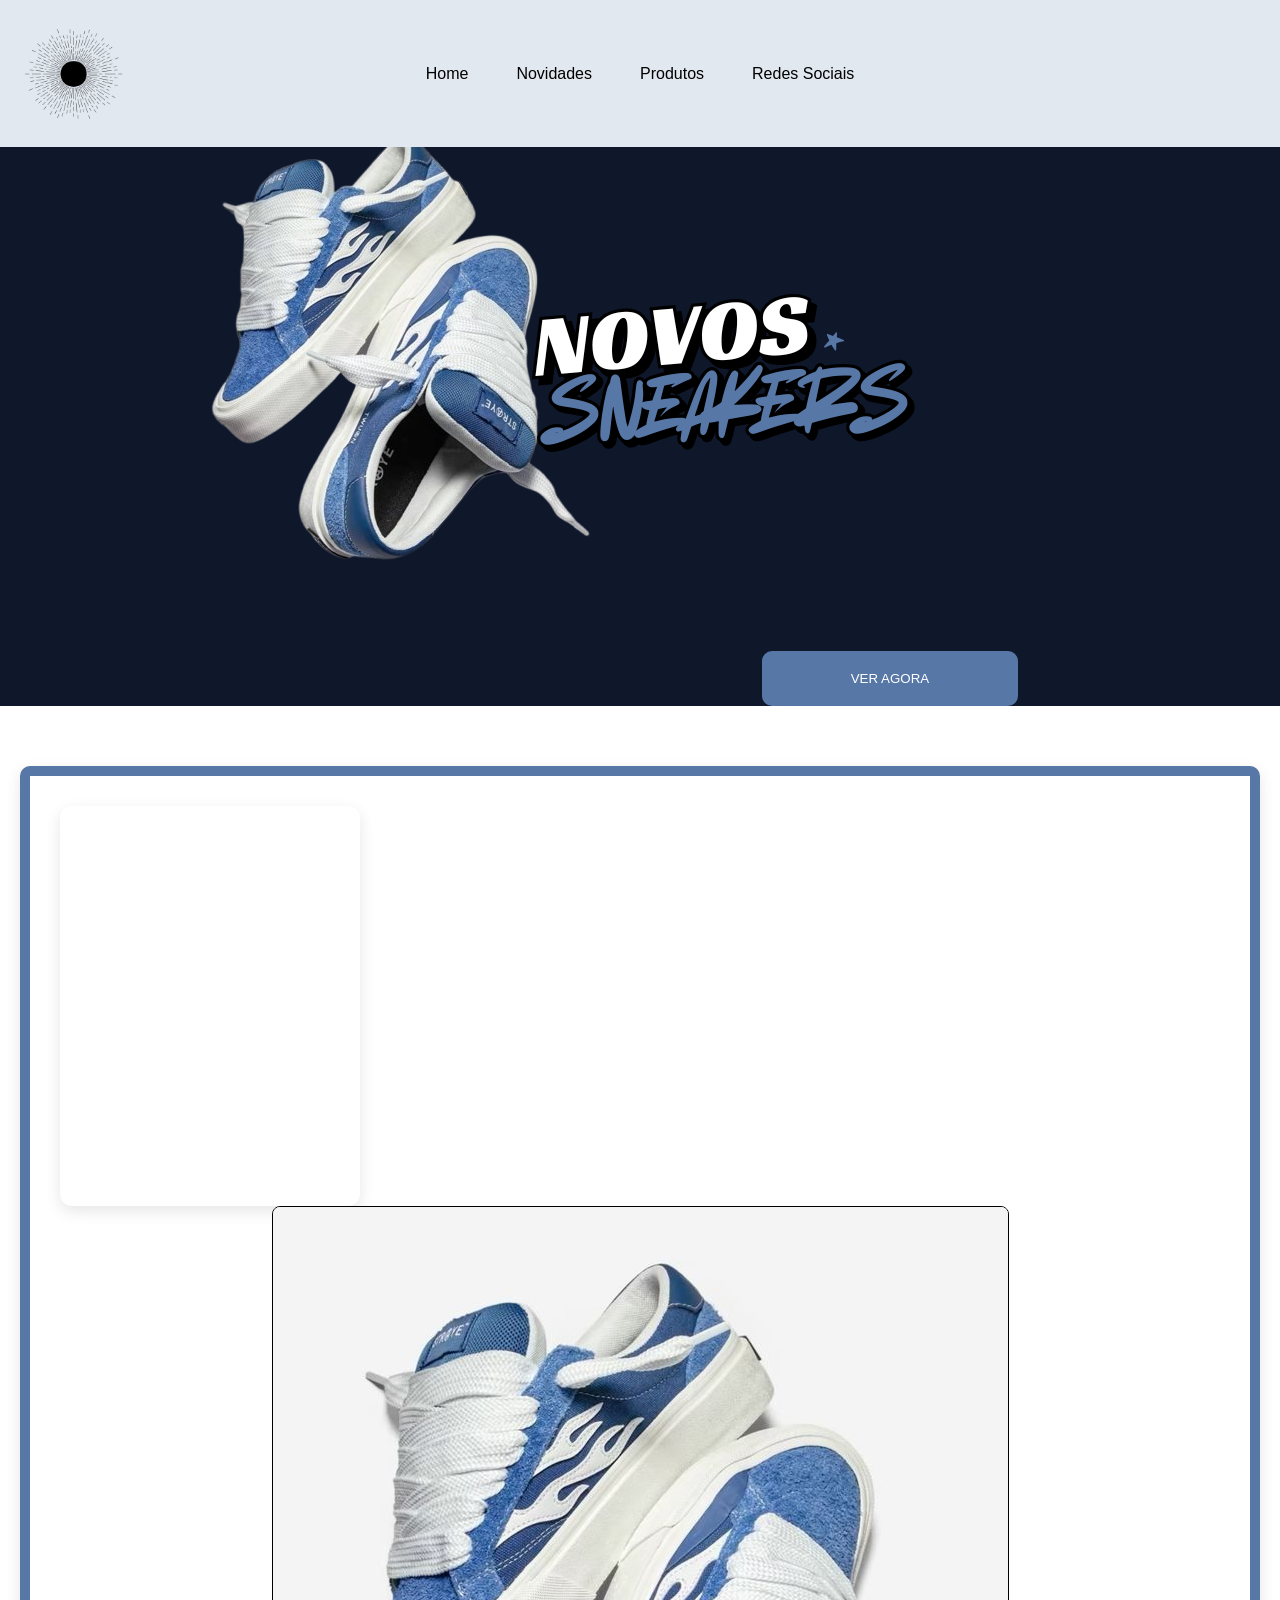
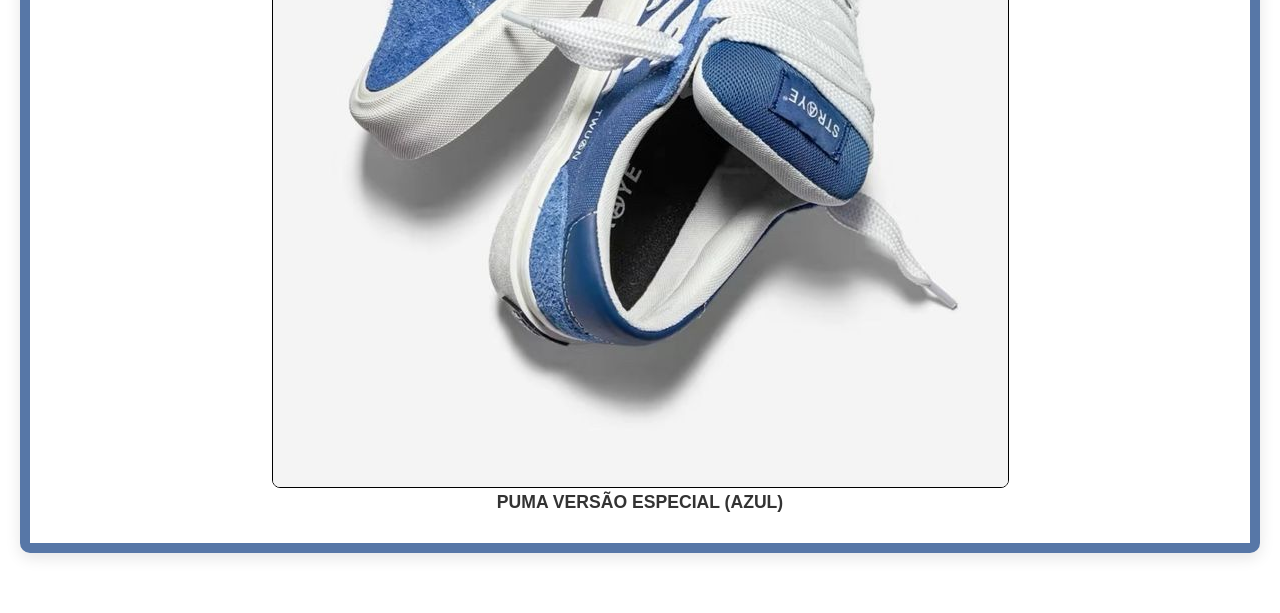
==== index.html @ 61a93279 "primeira versão" ====
<!DOCTYPE html>
<html lang="pt-br">

<head>
    <meta charset="UTF-8">
    <meta name="viewport" content="width=device-width, initial-scale=1.0">
    <title>RaiozStreet</title>
    <link rel="stylesheet" href="style.css">
</head>

<body>
    <!--BARRA DE NAVEGAÇÃO-->
    <nav class="navegacao">

        <img class="logo" src="img/2.png" alt="Logo Sol RaiozStreet">

        <ul class="menu">
            <li>
                <a class="menu-link" href="#home">Home</a>
            </li>
            <li>
                <a class="menu-link" href="#novidades">Novidades</a>
            </li>
            <li>
                <a class="menu-link" href="#produtos">Produtos</a>
            </li>
            <li>
                <a class="menu-link" href="#redessociais">Redes Sociais</a>
            </li>
        </ul>
    </nav>
    <!--CONTAINER NOVIDADE-->

    <section id="home" class="novidade">

        <div class="tns-novidade">
            <img src="img/tns sf.png" alt="">
        </div>

        <div>
            <img class="logo-novidade" src="img/novos sneakers.png" alt="">
        </div>

        <button class="btn-novidade">VER AGORA</button>
    </section>

    <!--PRODUTOS NOVIDADE-->

    <div id="novidades" class="cards-novidade">
        <div class="card-novidade">
            <div class="retangulo"></div>
                <img src="img/produtos/tns/download (1).jfif" alt="">
                <h2>PUMA VERSÃO ESPECIAL (AZUL)</h2>
        </div>
    </div>
</body>

</html>
---- style.css ----
* {
    margin: 0;
    padding: 0;
    box-sizing: border-box;
}

html {
    scroll-behavior: smooth;
    font-family: Arial, Helvetica, sans-serif;
}

body {
    padding-top: 100px;
}

:root {
    --primaria: #5777a7;
    --secundaria: #364c6e;
    --escuro: #0f172a;
    --calro: #e2e8f0;
    --vidro: rgba(255, 255, 255, 0.1);
}

/* NAVEGAÇÃO */

.navegacao {
    background: var(--calro);
    display: flex;
    align-items: center;
    justify-content: flex-start;
    position: fixed;
    top: 0;
    width: 100%;
    z-index: 100;
    padding: 1.5rem;
}

.logo {
    width: 100px;
}

.menu {
    display: flex;
    list-style: none;
    gap: 3rem;
    position: absolute;
    left: 50%;
    transform: translateX(-50%);
}

.menu-link {
    text-decoration: none;
    color: black;
    font-weight: 520;
    position: relative;
    padding: 0.5rem 0;
}
/* SESSÃO DE NOVIDADE*/

.novidade {
    display: flex;
    background: var(--escuro);
    flex-wrap: wrap;
    align-items: center;
    justify-content: center;
}

.logo-novidade{
    margin-left: -90px;
}

.tns-novidade{
    margin-left: -200px;
}
.btn-novidade {
    margin-left: 500px;
    background: var(--primaria);
    color: white;
    font-weight: 600px;
    width: 20%;
    padding: 20px;
    border: none;
    border-radius: 10px;
    cursor: pointer;
    transition: all 0.5 ease;
}

.btn-novidade:hover {
    transform: translateY(-4px);
    box-shadow: 0 5px 15px rgba(79, 70, 299, 0.4);
}

/* PRODUTOS NOVIDADE */

.cards-novidade {
    display: grid;
    grid-template-columns: repeat(auto-fit, minmax(280px, 1fr));
    gap: 30px;
    padding: 60px 20px;
}

.card-novidade {
    border: 10px solid var(--primaria);
    border-radius: 10px;
    box-shadow: 0 5px 15px rgba(0, 0, 0, 0.1);
    padding: 20px;
    text-align: center;
    transition: transform 0.3s, box-shadow 0.3s;
}

.retangulo {
    width: 300px;
    height: 400px;
    background: white;
    border-radius: 12px;
    box-shadow: 0 5px 15px rgba(0, 0, 0, 0.1);
    display: flex;
    flex-direction: column;
    align-items: center;
    justify-content: start;
    padding: 20px;
    text-align: center;
}

.card-novidade img {
    border: 1.5px solid black;
    border-radius: 8px;
    cursor: pointer;
}

.card-novidade h2 {
    font-size: 1.1rem;
    color: #333;
}



.card-novidade {
    background: white; /* fundo branco de cada card */
    border-radius: 10px;
    box-shadow: 0 5px 15px rgba(0, 0, 0, 0.1);
    padding: 30px;
    transition: transform 0.3s, box-shadow 0.3s;
    
}

/* ANIMAÇÃO DA BARRA DE NAVEGAÇÃO*/

.menu-link::after{
    content: '';
    height: 2px;
    width: 0;
    position: absolute;
    bottom: 0;
    left: 0;
    background: linear-gradient(90deg, var(--primaria), var(--secundaria));
    transition: width 0.5s ease;
}

.menu-link:hover::after {
    width: 100%;
}
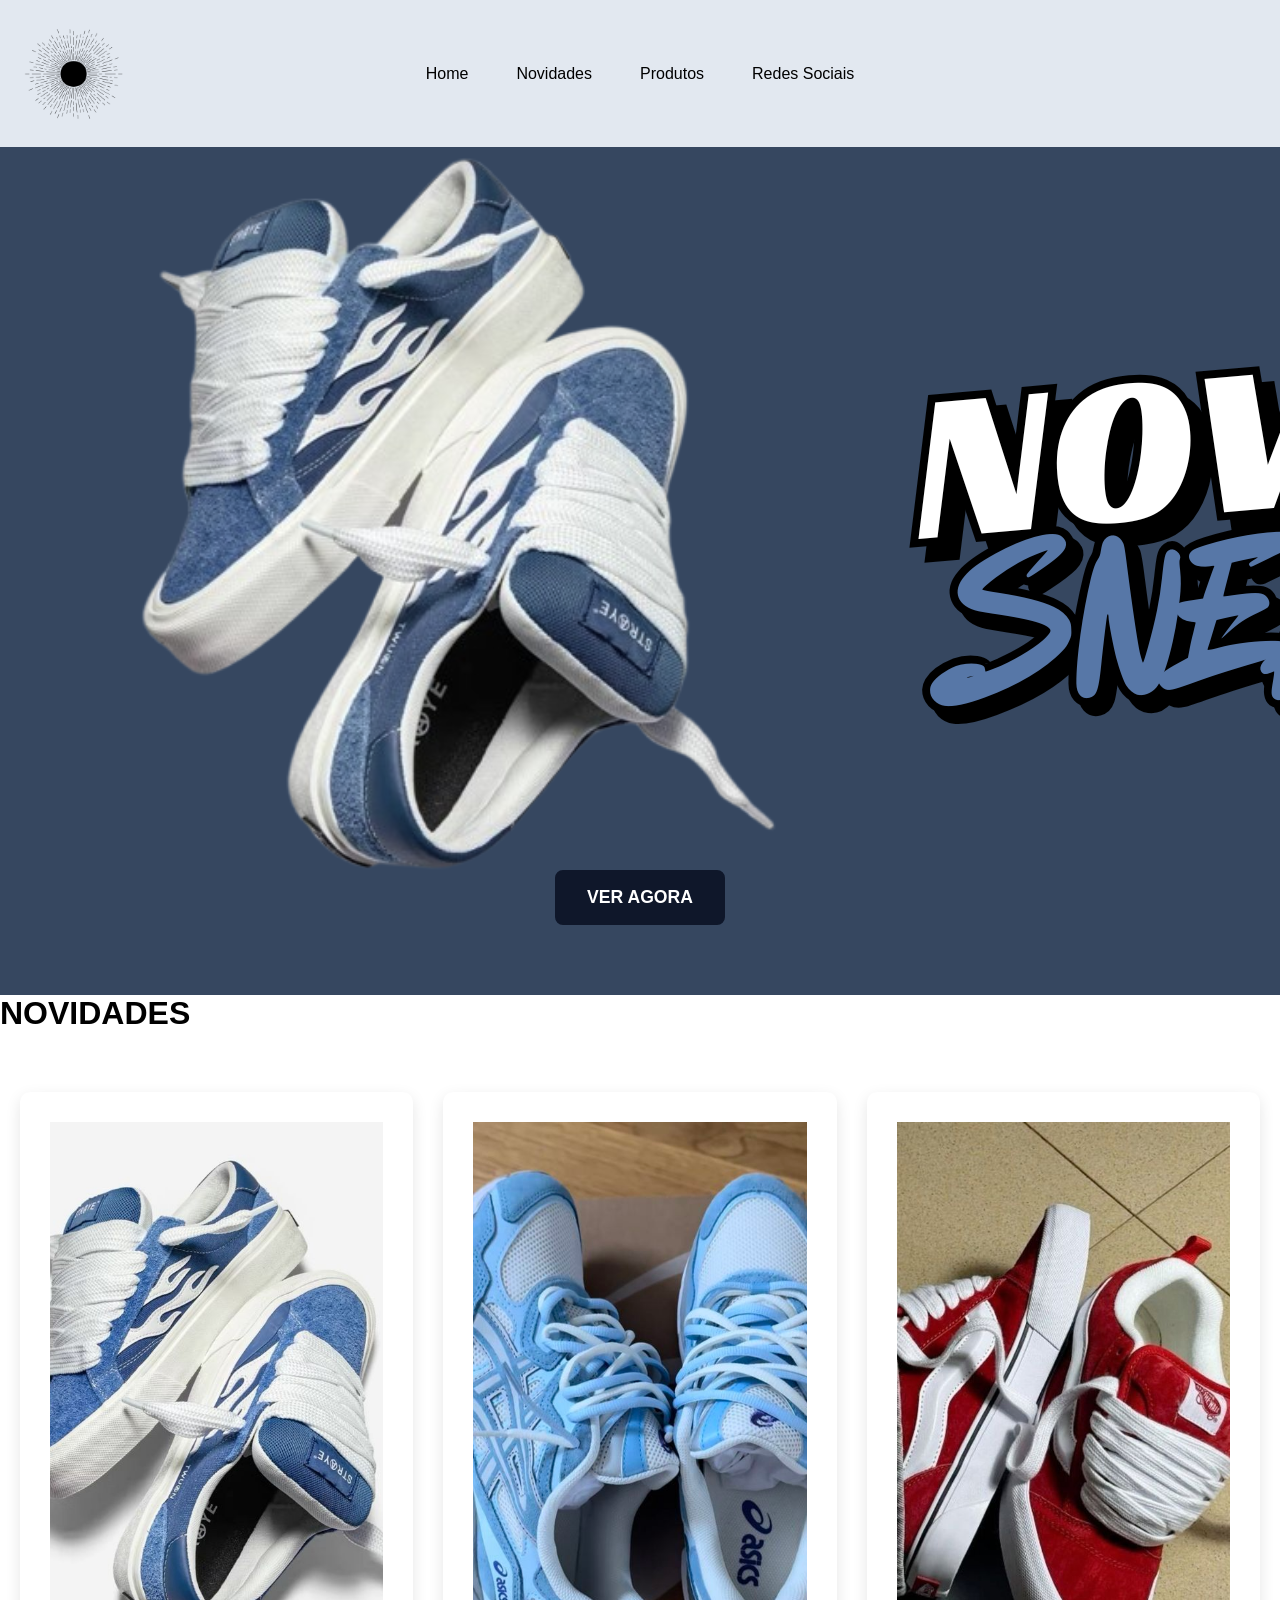
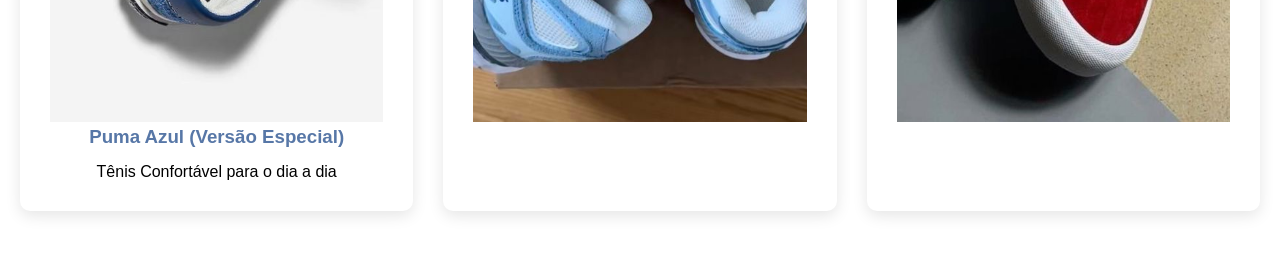
==== commit 0f62ba40: "arrumando as novidades" ====
--- a/index.html
+++ b/index.html
@@ -31,28 +31,42 @@
     </nav>
     <!--CONTAINER NOVIDADE-->
 
-    <section id="home" class="novidade">
 
-        <div class="tns-novidade">
-            <img src="img/tns sf.png" alt="">
+    <section id="home" class="hero-section">
+        <div class="hero-content">
+
+            <a href="#novidades" class="hero-btn-primary">
+                VER AGORA
+            </a>
         </div>
-
-        <div>
-            <img class="logo-novidade" src="img/novos sneakers.png" alt="">
-        </div>
-
-        <button class="btn-novidade">VER AGORA</button>
     </section>
 
     <!--PRODUTOS NOVIDADE-->
 
-    <div id="novidades" class="cards-novidade">
-        <div class="card-novidade">
-            <div class="retangulo"></div>
+      <div id="novidades" class="container">
+        <h1>NOVIDADES</h1>
+        <div class="cards">
+            <div class="card">
                 <img src="img/produtos/tns/download (1).jfif" alt="">
-                <h2>PUMA VERSÃO ESPECIAL (AZUL)</h2>
+                <h3>Puma Azul (Versão Especial)</h3>
+                <p>Tênis Confortável para o dia a dia</p>
+            </div>
+
+            <div class="card">
+                <img src="img/produtos/tns/download.jfif" alt="">
+                <h3></h3>
+                <p></p>
+            </div>
+
+            <div class="card">
+                <img src="img/produtos/tns/⋆_ ୨୧˚⋆.jfif" alt="">
+                <h3></h3>
+                <p></p>
+            </div>
         </div>
     </div>
+
+
 </body>
 
 </html>
--- a/style.css
+++ b/style.css
@@ -57,91 +57,91 @@
 }
 /* SESSÃO DE NOVIDADE*/
 
-.novidade {
+.hero-section {
+    background-image: url(img/thumb-novos.png);
+    min-height: calc(100vh - 70px);
+    width: 100%;
     display: flex;
-    background: var(--escuro);
-    flex-wrap: wrap;
+    justify-content: center;
     align-items: center;
-    justify-content: center;
+    text-align: center;
+    padding: 60px 20px;
 }
 
-.logo-novidade{
-    margin-left: -90px;
+.hero-content {
+    max-width: 800px;
+    margin-top: 700px;
 }
 
-.tns-novidade{
-    margin-left: -200px;
-}
-.btn-novidade {
-    margin-left: 500px;
-    background: var(--primaria);
+.hero-content a {
     color: white;
-    font-weight: 600px;
-    width: 20%;
-    padding: 20px;
-    border: none;
-    border-radius: 10px;
-    cursor: pointer;
-    transition: all 0.5 ease;
+    display: inline-block;
+    text-decoration: none;
+    font-weight: 700;
+    padding: 15px 30px;
+    border-radius: 8px;
+    margin: 10px;
+    transition: background-color 0.3s ease, color 0.3s ease;
 }
 
-.btn-novidade:hover {
-    transform: translateY(-4px);
-    box-shadow: 0 5px 15px rgba(79, 70, 299, 0.4);
+.hero-btn-primary {
+    background-color: var(--escuro);
+    color: var(--azul-principal);
+    border: 2px solid var(--escuro);
+    font-size: 1.1rem;
+}
+
+.hero-btn-primary:hover {
+    background-color: var(--primaria);
+    border-color: var(--primaria);
 }
 
 /* PRODUTOS NOVIDADE */
 
-.cards-novidade {
+.cards {
     display: grid;
     grid-template-columns: repeat(auto-fit, minmax(280px, 1fr));
     gap: 30px;
     padding: 60px 20px;
 }
 
-.card-novidade {
-    border: 10px solid var(--primaria);
-    border-radius: 10px;
-    box-shadow: 0 5px 15px rgba(0, 0, 0, 0.1);
-    padding: 20px;
-    text-align: center;
-    transition: transform 0.3s, box-shadow 0.3s;
-}
-
-.retangulo {
-    width: 300px;
-    height: 400px;
+.card {
+    cursor: pointer;
     background: white;
-    border-radius: 12px;
-    box-shadow: 0 5px 15px rgba(0, 0, 0, 0.1);
-    display: flex;
-    flex-direction: column;
-    align-items: center;
-    justify-content: start;
-    padding: 20px;
-    text-align: center;
-}
-
-.card-novidade img {
-    border: 1.5px solid black;
-    border-radius: 8px;
-    cursor: pointer;
-}
-
-.card-novidade h2 {
-    font-size: 1.1rem;
-    color: #333;
-}
-
-
-
-.card-novidade {
-    background: white; /* fundo branco de cada card */
     border-radius: 10px;
     box-shadow: 0 5px 15px rgba(0, 0, 0, 0.1);
     padding: 30px;
     transition: transform 0.3s, box-shadow 0.3s;
-    
+}
+
+.card img{
+    width: 100%;
+    height: 600px;
+    object-fit: cover;
+}
+
+.card:hover {
+    transform: translateY(-10px);
+    box-shadow: 0 15px 30px rgba(0, 0, 0, 0.2);
+}
+
+.card h3 {
+    color: var(--primaria);
+    margin-bottom: 15px;
+    text-align: center;
+}
+
+.card p {
+    text-align: center;
+}
+
+/* Footer */
+footer {
+    background: #2c3e50;
+    color: white;
+    text-align: center;
+    padding: 30px 20px;
+    margin-top: 60px;
 }
 
 /* ANIMAÇÃO DA BARRA DE NAVEGAÇÃO*/
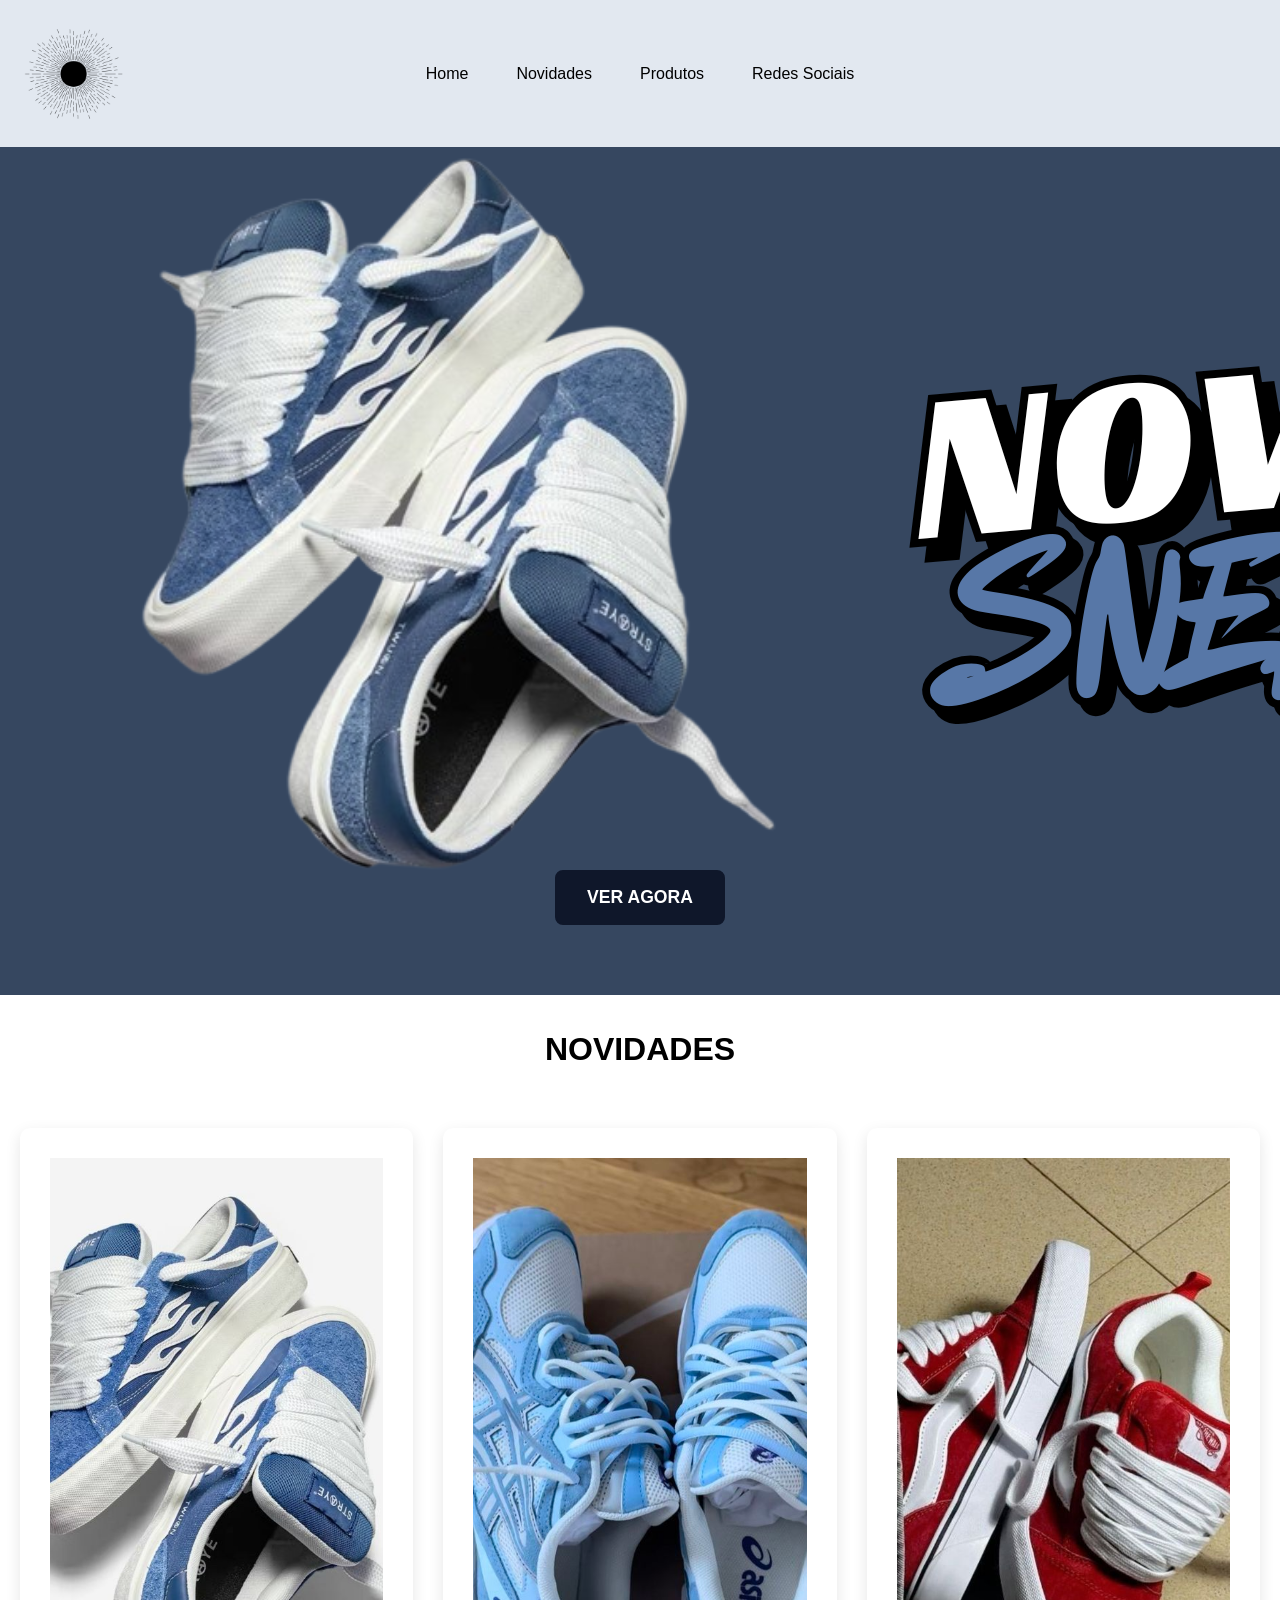
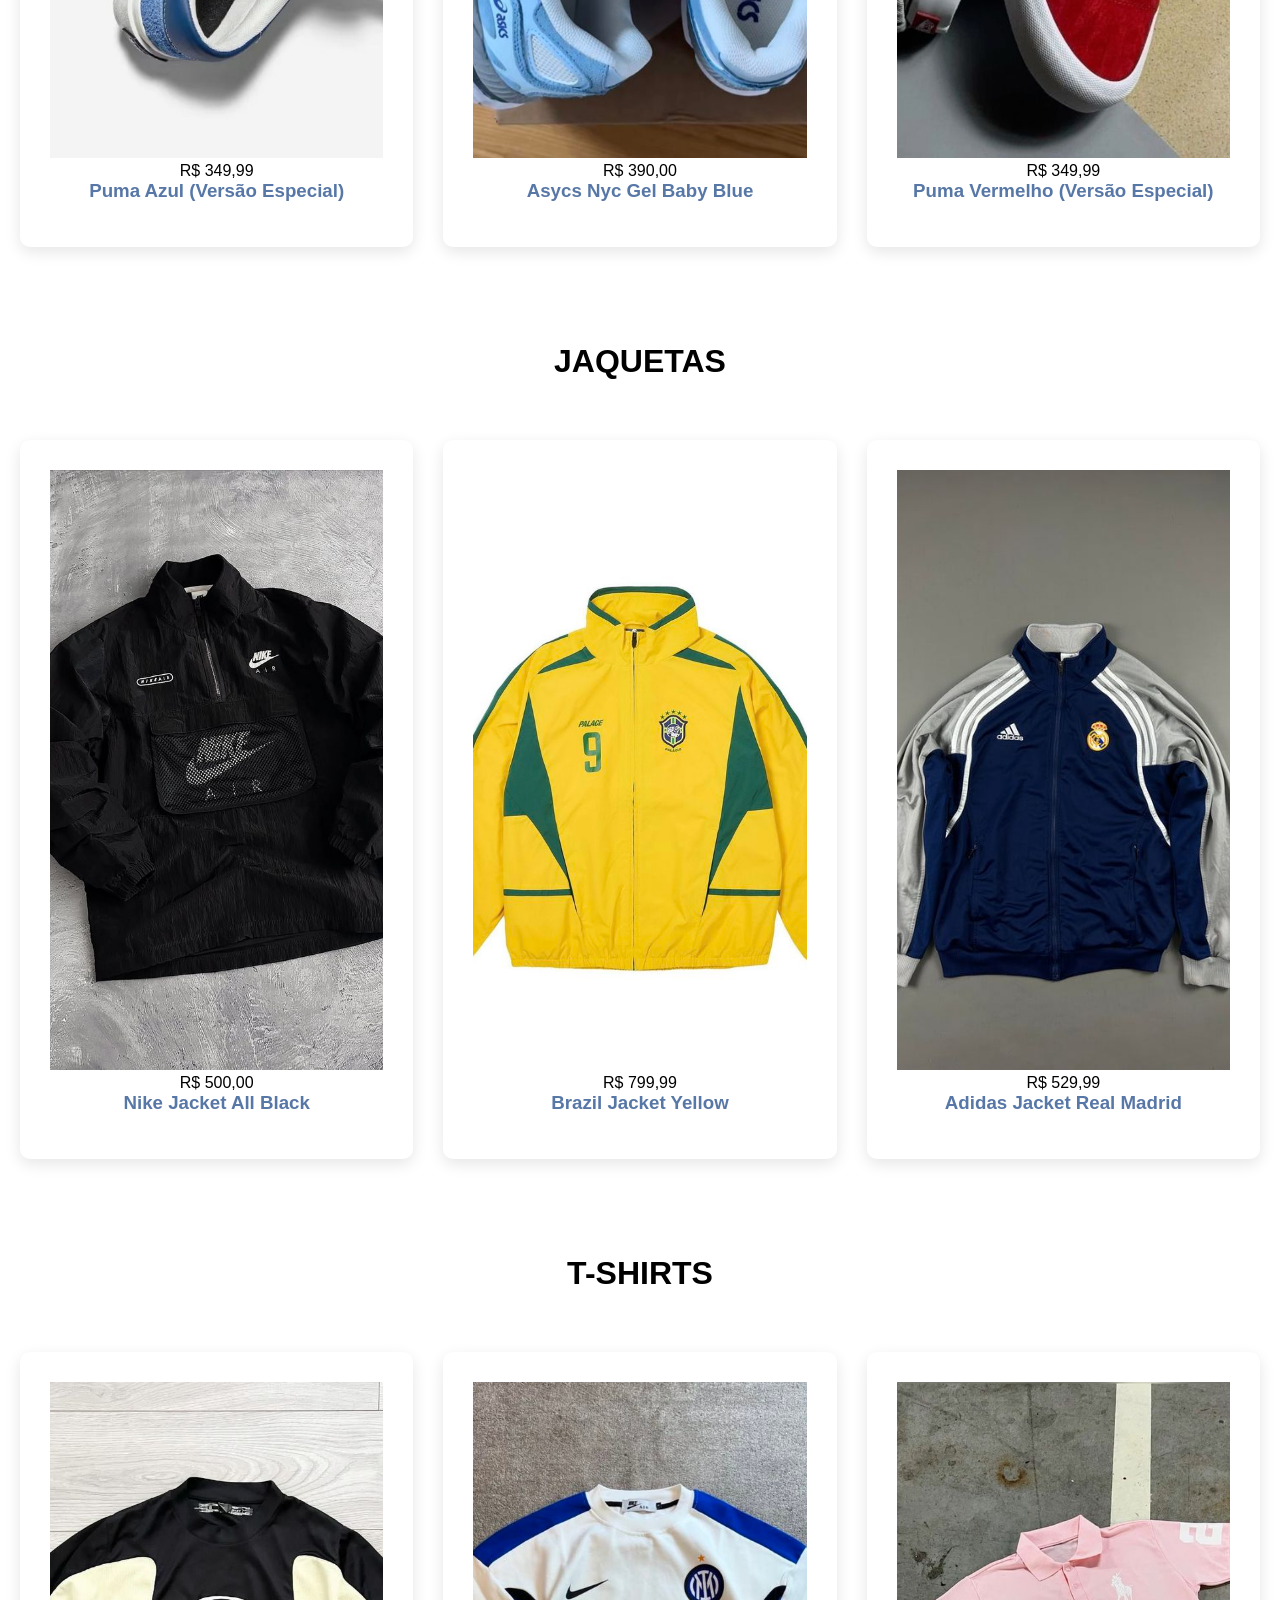
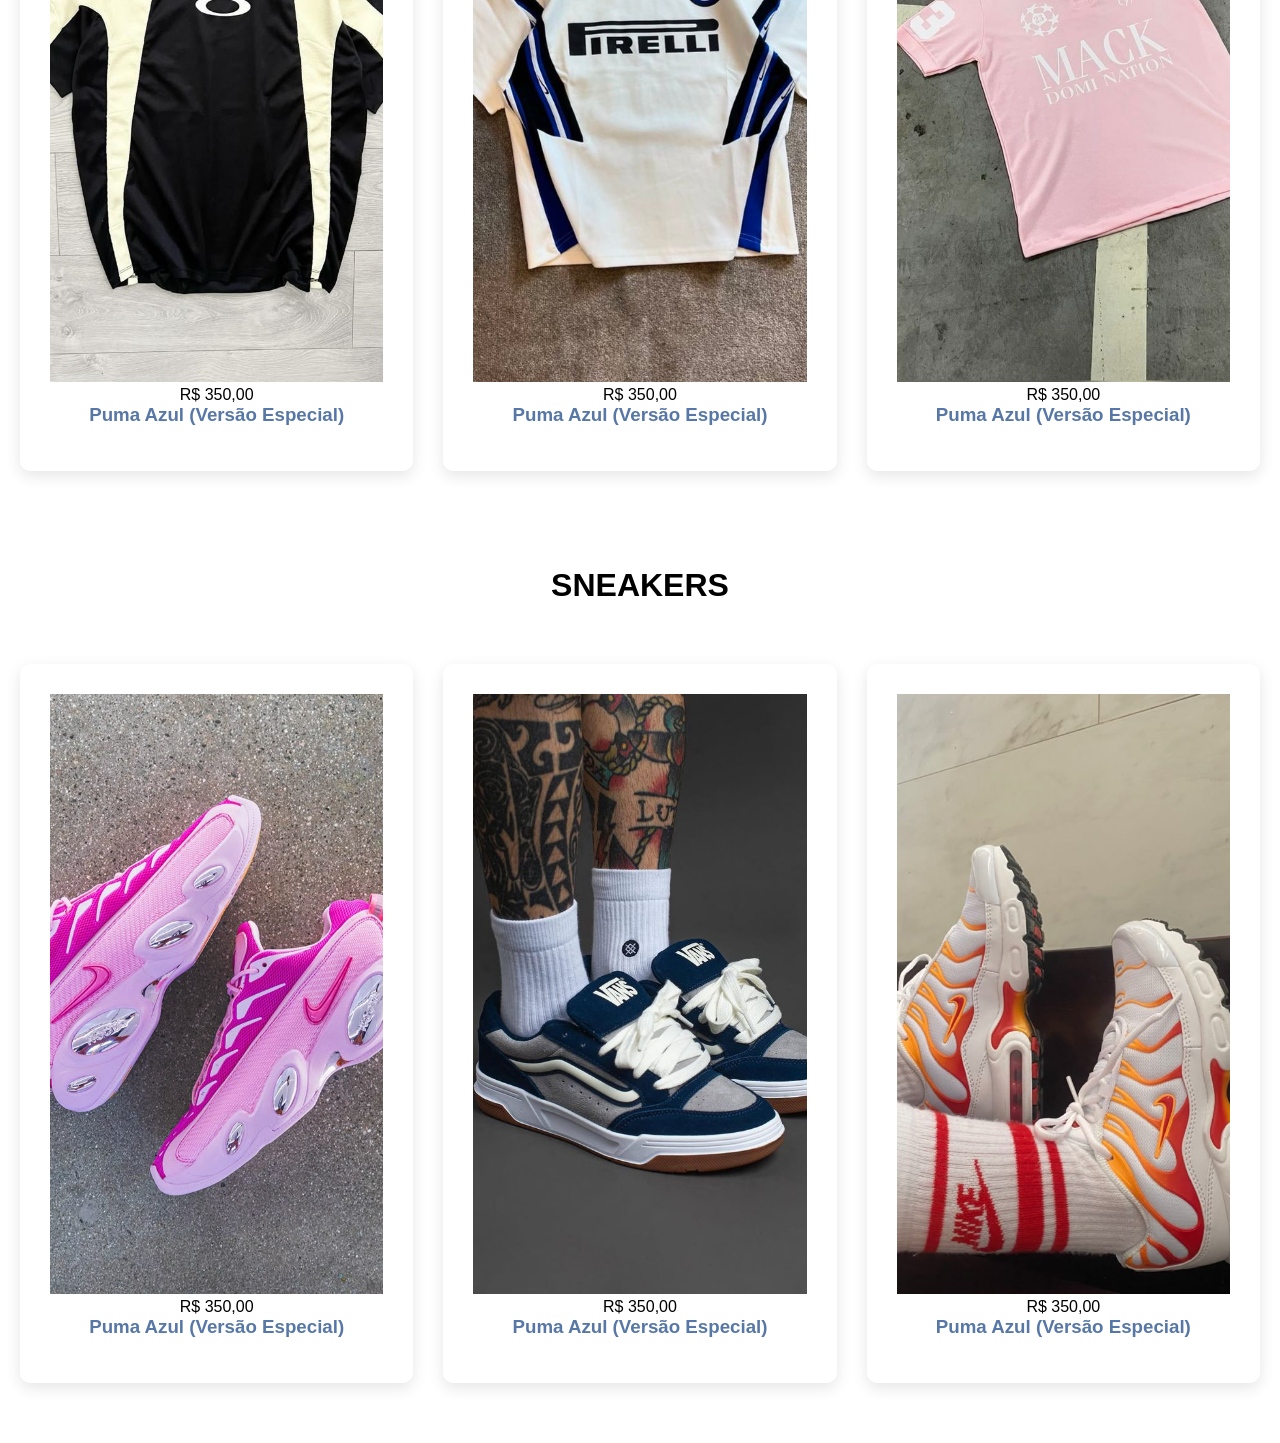
==== commit d149a641: "Adicionando mais produtos a loja" ====
--- a/index.html
+++ b/index.html
@@ -44,28 +44,103 @@
     <!--PRODUTOS NOVIDADE-->
 
       <div id="novidades" class="container">
-        <h1>NOVIDADES</h1>
+        <br><br><h1>NOVIDADES</h1>
         <div class="cards">
             <div class="card">
                 <img src="img/produtos/tns/download (1).jfif" alt="">
+                <p>R$ 349,99</p>
                 <h3>Puma Azul (Versão Especial)</h3>
-                <p>Tênis Confortável para o dia a dia</p>
             </div>
 
             <div class="card">
                 <img src="img/produtos/tns/download.jfif" alt="">
-                <h3></h3>
-                <p></p>
+                <p>R$ 390,00</p>
+                <h3>Asycs Nyc Gel Baby Blue</h3>
             </div>
 
             <div class="card">
                 <img src="img/produtos/tns/⋆_ ୨୧˚⋆.jfif" alt="">
-                <h3></h3>
-                <p></p>
+                <p>R$ 349,99</p>
+                <h3>Puma Vermelho (Versão Especial)</h3>
             </div>
         </div>
     </div>
 
+    <!--PRODUTOS DA LOJA-->
+    <div id="produtos" class="container">
+        <br><br><h1>JAQUETAS</h1>
+        <div class="cards">
+
+            <!--JAQUETAS-->
+            <div class="card">
+                <img src="img/produtos/jackets/download (1).jfif" alt="">
+                <p>R$ 500,00</p>
+                <h3>Nike Jacket All Black</h3>
+            </div>
+
+            <div class="card">
+                <img src="img/produtos/jackets/download.jfif" alt="">
+                <p>R$ 799,99</p>
+                <h3>Brazil Jacket Yellow </h3>
+            </div>
+
+            <div class="card">
+                <img src="img/produtos/jackets/Sellsbydanchic ist dein Händler für exclusive Pieces _ sellsbydanchic.jfif" alt="">
+                <p>R$ 529,99</p>
+                <h3>Adidas Jacket Real Madrid</h3>
+            </div>
+        </div>
+    </div>
+
+    <div id="produtos" class="container">
+        <br><br><h1>T-SHIRTS</h1>
+        <div class="cards">
+
+            <!--CAMISAS-->
+            <div class="card">
+                <img src="img/produtos/camisas/download (1).jfif" alt="">
+                <p>R$ 350,00</p>
+                <h3>Puma Azul (Versão Especial)</h3>
+            </div>
+
+            <div class="card">
+                <img src="img/produtos/camisas/download.jfif" alt="">
+                <p>R$ 350,00</p>
+                <h3>Puma Azul (Versão Especial)</h3>
+            </div>
+
+            <div class="card">
+                <img src="img/produtos/camisas/mack.jfif" alt="">
+                <p>R$ 350,00</p>
+                <h3>Puma Azul (Versão Especial)</h3>
+            </div>
+        </div>
+    </div>
+
+    <div id="produtos" class="container">
+        <br><br><h1>SNEAKERS</h1>
+        <div class="cards">
+
+            <!--SNEAKERS-->
+            <div class="card">
+                <img src="img/produtos/tns/Drake Wears Custom Nike NOCTA Glide Made By The Surgeon.jfif" alt="">
+                <p>R$ 350,00</p>
+                <h3>Puma Azul (Versão Especial)</h3>
+            </div>
+
+            <div class="card">
+                <img src="img/produtos/tns/ototns.jfif" alt="">
+                <p>R$ 350,00</p>
+                <h3>Puma Azul (Versão Especial)</h3>
+            </div>
+
+            <div class="card">
+                <img src="img/produtos/tns/air max plus😍.jfif" alt="">
+                <p>R$ 350,00</p>
+                <h3>Puma Azul (Versão Especial)</h3>
+            </div>
+        </div>
+    </div>
 
 </body>
 
--- a/style.css
+++ b/style.css
@@ -97,7 +97,9 @@
 }
 
 /* PRODUTOS NOVIDADE */
-
+.container {
+    text-align: center;
+}
 .cards {
     display: grid;
     grid-template-columns: repeat(auto-fit, minmax(280px, 1fr));
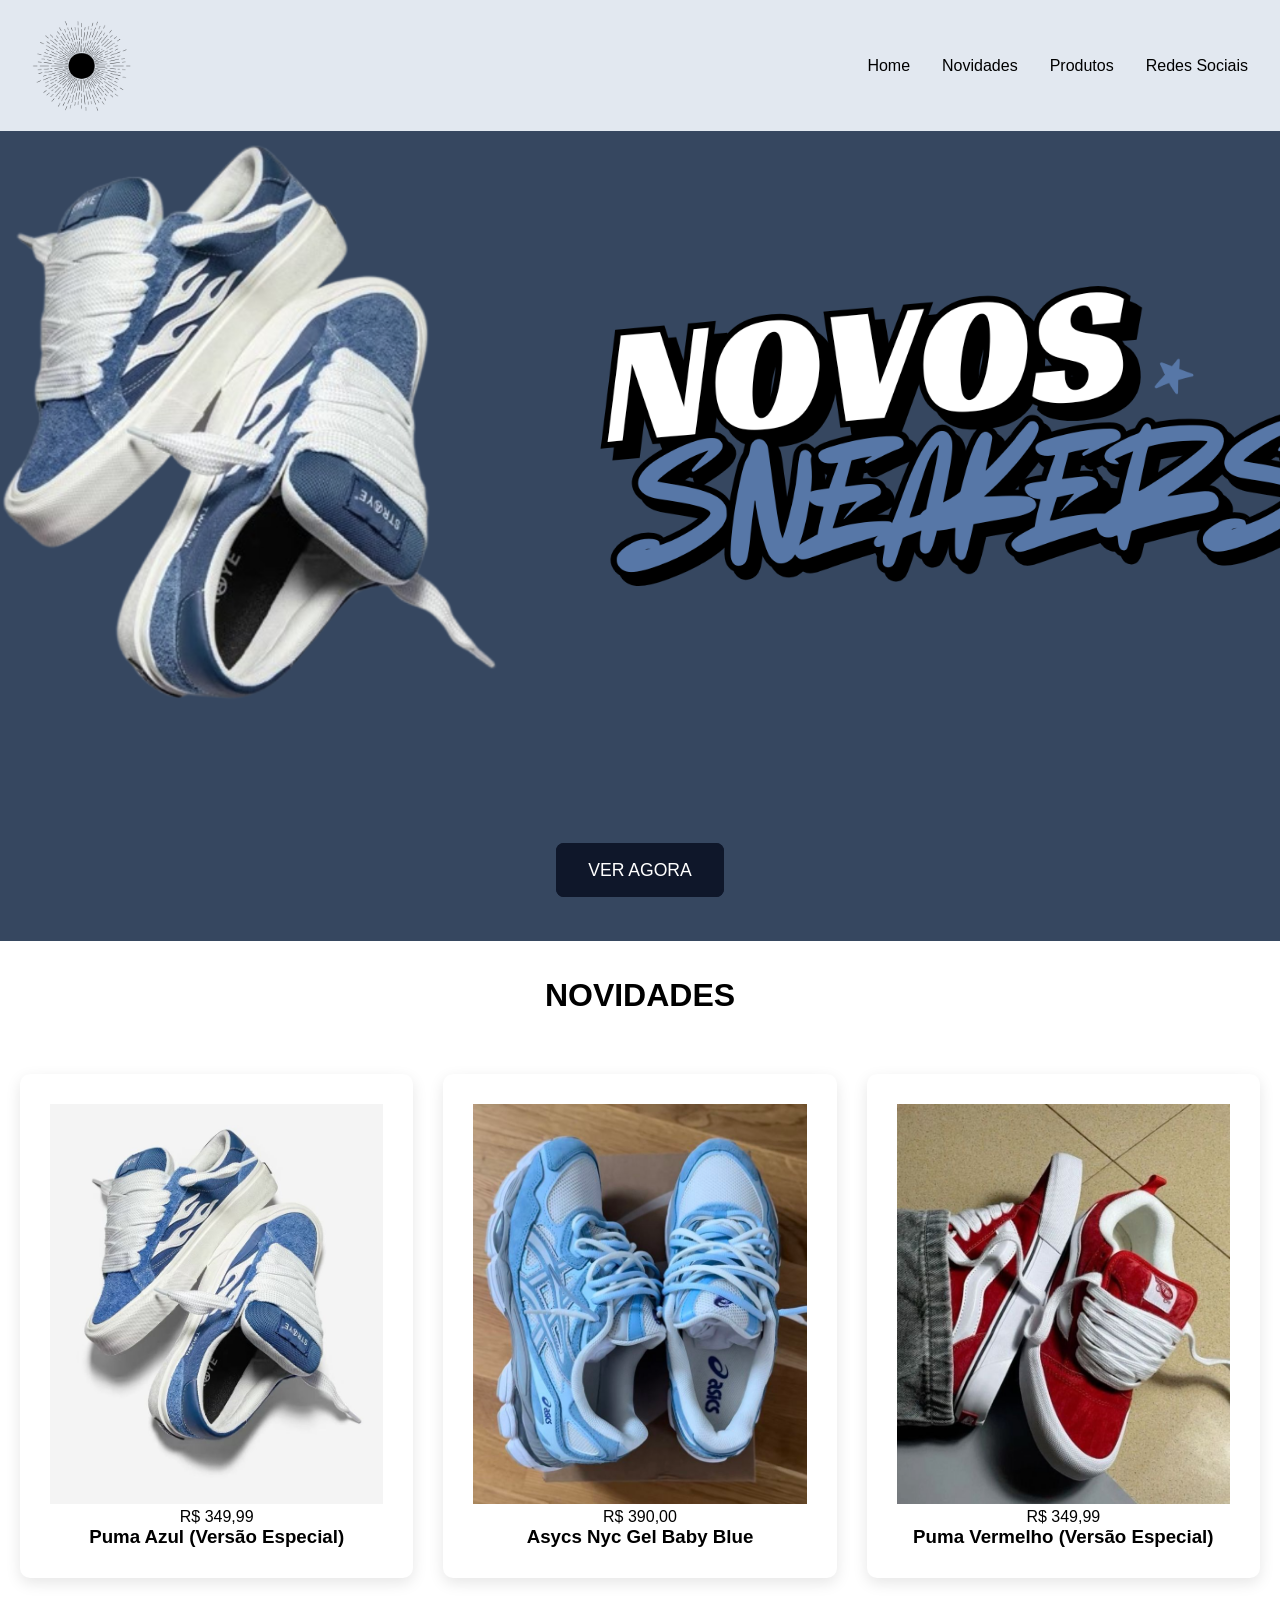
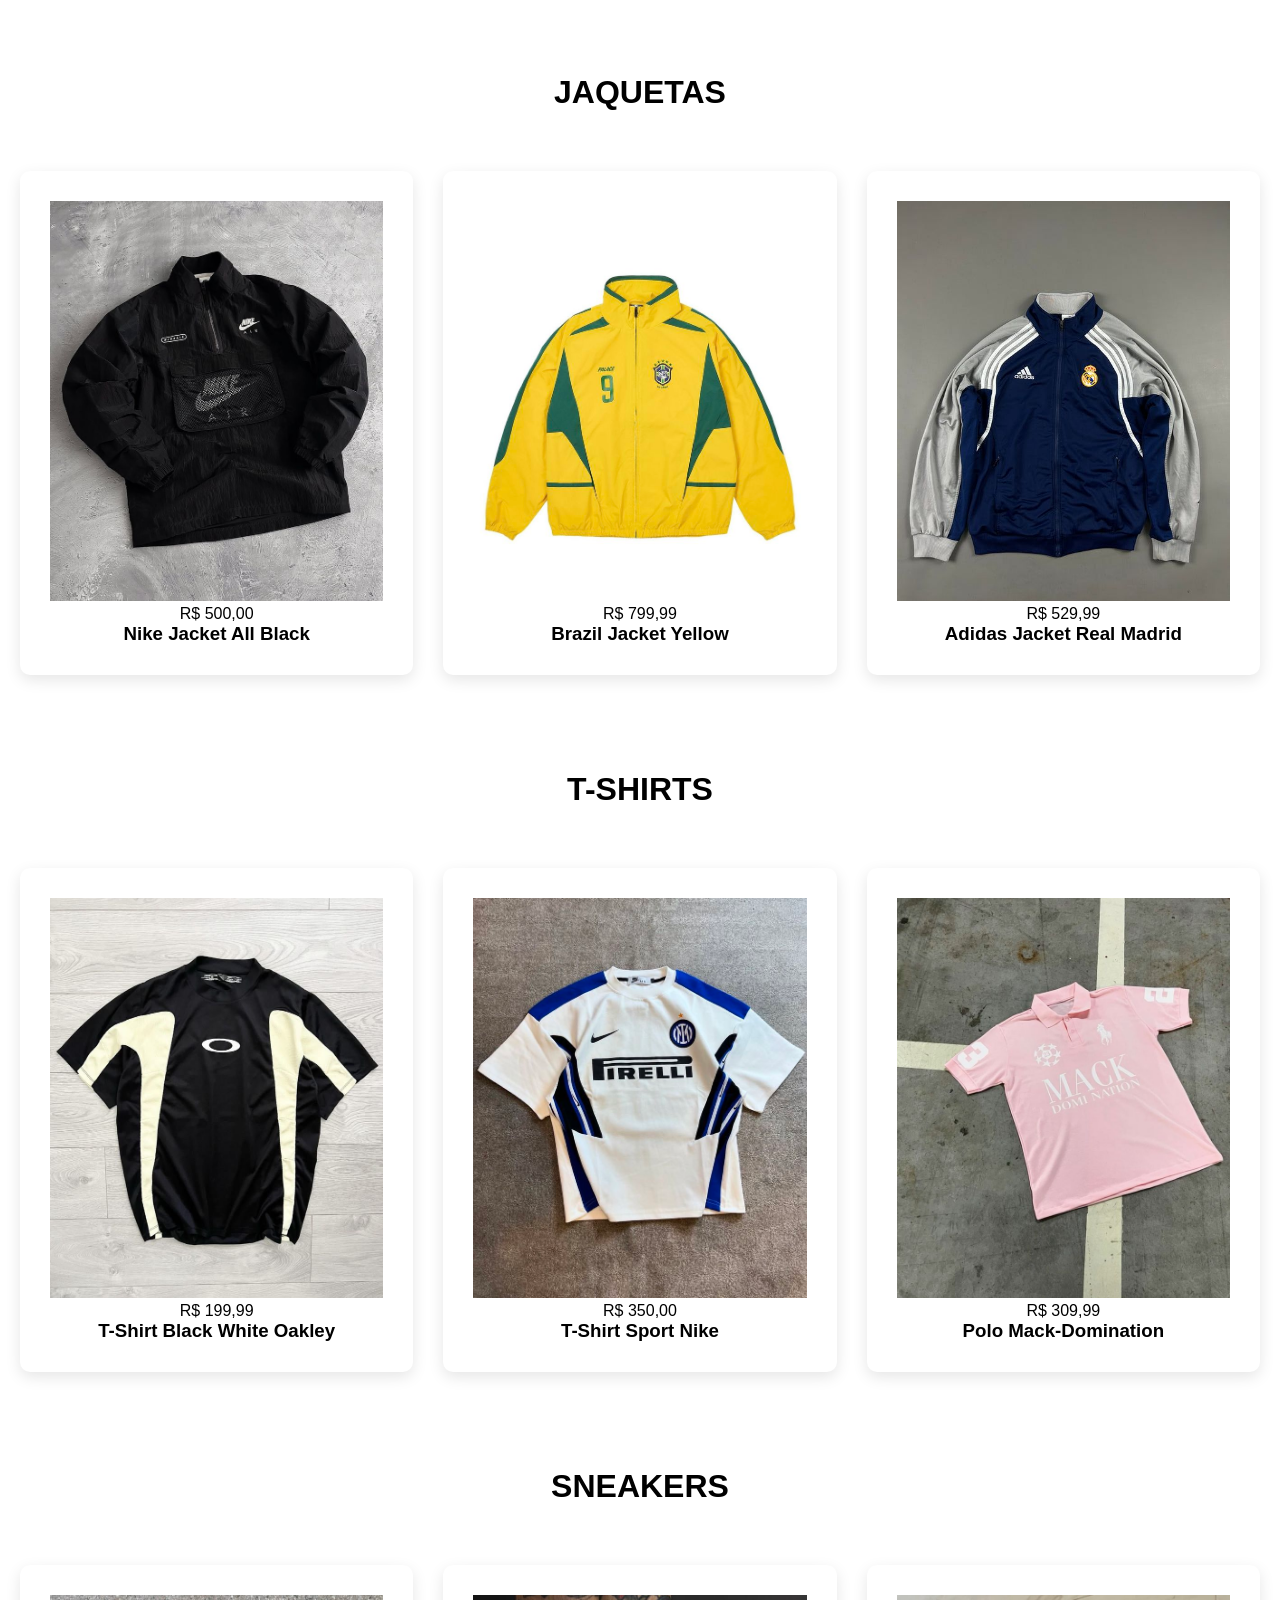
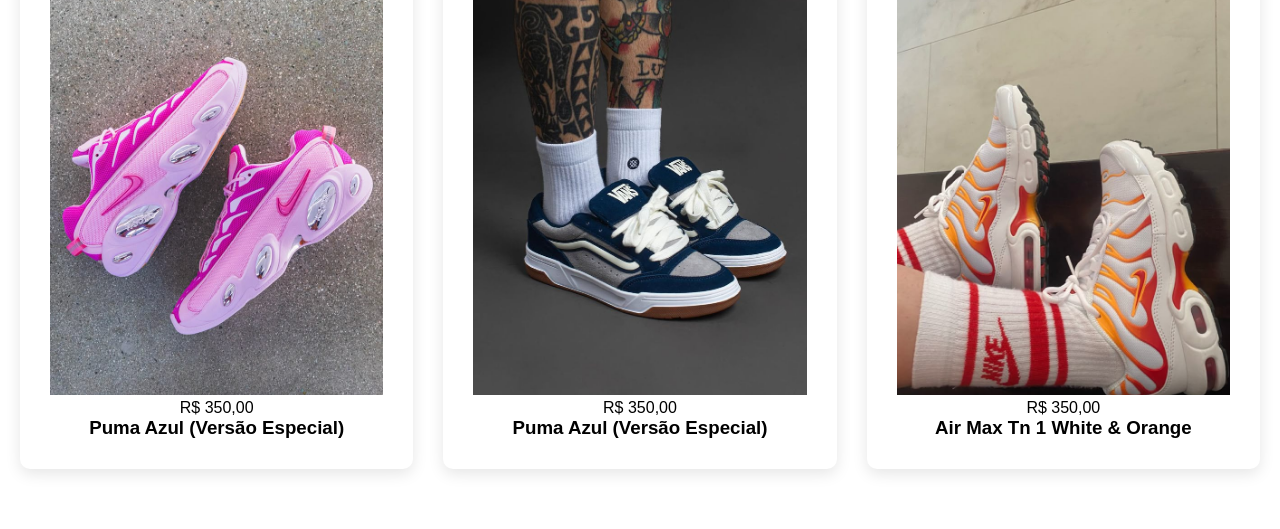
==== commit 5f103fec: "Site com responsividade" ====
--- a/index.html
+++ b/index.html
@@ -11,39 +11,32 @@
 <body>
     <!--BARRA DE NAVEGAÇÃO-->
     <nav class="navegacao">
-
         <img class="logo" src="img/2.png" alt="Logo Sol RaiozStreet">
 
-        <ul class="menu">
-            <li>
-                <a class="menu-link" href="#home">Home</a>
-            </li>
-            <li>
-                <a class="menu-link" href="#novidades">Novidades</a>
-            </li>
-            <li>
-                <a class="menu-link" href="#produtos">Produtos</a>
-            </li>
-            <li>
-                <a class="menu-link" href="#redessociais">Redes Sociais</a>
-            </li>
+        <!-- Botão de menu (hambúrguer) -->
+        <div class="menu-toggle" id="menu-toggle">
+            <span></span>
+            <span></span>
+            <span></span>
+        </div>
+
+        <ul class="menu" id="menu">
+            <li><a class="menu-link" href="#home">Home</a></li>
+            <li><a class="menu-link" href="#novidades">Novidades</a></li>
+            <li><a class="menu-link" href="#produtos">Produtos</a></li>
+            <li><a class="menu-link" href="#redessociais">Redes Sociais</a></li>
         </ul>
     </nav>
+
     <!--CONTAINER NOVIDADE-->
-
-
     <section id="home" class="hero-section">
         <div class="hero-content">
-
-            <a href="#novidades" class="hero-btn-primary">
-                VER AGORA
-            </a>
+            <a href="#novidades" class="hero-btn-primary">VER AGORA</a>
         </div>
     </section>
 
     <!--PRODUTOS NOVIDADE-->
-
-      <div id="novidades" class="container">
+    <div id="novidades" class="container">
         <br><br><h1>NOVIDADES</h1>
         <div class="cards">
             <div class="card">
@@ -66,24 +59,20 @@
         </div>
     </div>
 
-    <!--PRODUTOS DA LOJA-->
+    <!--PRODUTOS-->
     <div id="produtos" class="container">
         <br><br><h1>JAQUETAS</h1>
         <div class="cards">
-
-            <!--JAQUETAS-->
             <div class="card">
                 <img src="img/produtos/jackets/download (1).jfif" alt="">
                 <p>R$ 500,00</p>
                 <h3>Nike Jacket All Black</h3>
             </div>
-
             <div class="card">
                 <img src="img/produtos/jackets/download.jfif" alt="">
                 <p>R$ 799,99</p>
-                <h3>Brazil Jacket Yellow </h3>
+                <h3>Brazil Jacket Yellow</h3>
             </div>
-
             <div class="card">
                 <img src="img/produtos/jackets/Sellsbydanchic ist dein Händler für exclusive Pieces _ sellsbydanchic.jfif" alt="">
                 <p>R$ 529,99</p>
@@ -99,20 +88,20 @@
             <!--CAMISAS-->
             <div class="card">
                 <img src="img/produtos/camisas/download (1).jfif" alt="">
-                <p>R$ 350,00</p>
-                <h3>Puma Azul (Versão Especial)</h3>
+                <p>R$ 199,99</p>
+                <h3>T-Shirt Black White Oakley</h3>
             </div>
 
             <div class="card">
                 <img src="img/produtos/camisas/download.jfif" alt="">
                 <p>R$ 350,00</p>
-                <h3>Puma Azul (Versão Especial)</h3>
+                <h3>T-Shirt Sport Nike</h3>
             </div>
 
             <div class="card">
                 <img src="img/produtos/camisas/mack.jfif" alt="">
-                <p>R$ 350,00</p>
-                <h3>Puma Azul (Versão Especial)</h3>
+                <p>R$ 309,99</p>
+                <h3>Polo Mack-Domination</h3>
             </div>
         </div>
     </div>
@@ -137,11 +126,11 @@
             <div class="card">
                 <img src="img/produtos/tns/air max plus😍.jfif" alt="">
                 <p>R$ 350,00</p>
-                <h3>Puma Azul (Versão Especial)</h3>
+                <h3>Air Max Tn 1 White & Orange</h3>
             </div>
         </div>
     </div>
 
+    <script src="script.js"></script>
 </body>
-
-</html>+</html>
--- a/style.css
+++ b/style.css
@@ -1,3 +1,4 @@
+/* === RESET & BASE === */
 * {
     margin: 0;
     padding: 0;
@@ -21,31 +22,29 @@
     --vidro: rgba(255, 255, 255, 0.1);
 }
 
-/* NAVEGAÇÃO */
-
+/* === NAVEGAÇÃO === */
 .navegacao {
     background: var(--calro);
     display: flex;
     align-items: center;
-    justify-content: flex-start;
+    justify-content: space-between;
     position: fixed;
     top: 0;
     width: 100%;
     z-index: 100;
-    padding: 1.5rem;
+    padding: 1rem 2rem;
 }
 
 .logo {
     width: 100px;
 }
 
+/* Menu */
 .menu {
     display: flex;
     list-style: none;
-    gap: 3rem;
-    position: absolute;
-    left: 50%;
-    transform: translateX(-50%);
+    gap: 2rem;
+    transition: all 0.3s ease;
 }
 
 .menu-link {
@@ -55,12 +54,31 @@
     position: relative;
     padding: 0.5rem 0;
 }
-/* SESSÃO DE NOVIDADE*/
 
+/* === MENU HAMBÚRGUER === */
+.menu-toggle {
+    display: none;
+    flex-direction: column;
+    justify-content: space-between;
+    width: 30px;
+    height: 21px;
+    cursor: pointer;
+}
+
+.menu-toggle span {
+    height: 3px;
+    width: 100%;
+    background: black;
+    border-radius: 3px;
+    transition: all 0.3s ease;
+}
+
+/* === HERO === */
 .hero-section {
     background-image: url(img/thumb-novos.png);
+    background-size: cover;
+    background-position: center;
     min-height: calc(100vh - 70px);
-    width: 100%;
     display: flex;
     justify-content: center;
     align-items: center;
@@ -73,22 +91,15 @@
     margin-top: 700px;
 }
 
-.hero-content a {
+.hero-btn-primary {
+    background-color: var(--escuro);
     color: white;
-    display: inline-block;
-    text-decoration: none;
-    font-weight: 700;
+    border: 2px solid var(--escuro);
+    font-size: 1.1rem;
     padding: 15px 30px;
     border-radius: 8px;
-    margin: 10px;
+    text-decoration: none;
     transition: background-color 0.3s ease, color 0.3s ease;
-}
-
-.hero-btn-primary {
-    background-color: var(--escuro);
-    color: var(--azul-principal);
-    border: 2px solid var(--escuro);
-    font-size: 1.1rem;
 }
 
 .hero-btn-primary:hover {
@@ -96,10 +107,11 @@
     border-color: var(--primaria);
 }
 
-/* PRODUTOS NOVIDADE */
+/* === CARDS === */
 .container {
     text-align: center;
 }
+
 .cards {
     display: grid;
     grid-template-columns: repeat(auto-fit, minmax(280px, 1fr));
@@ -116,9 +128,9 @@
     transition: transform 0.3s, box-shadow 0.3s;
 }
 
-.card img{
+.card img {
     width: 100%;
-    height: 600px;
+    height: 400px;
     object-fit: cover;
 }
 
@@ -127,38 +139,48 @@
     box-shadow: 0 15px 30px rgba(0, 0, 0, 0.2);
 }
 
-.card h3 {
-    color: var(--primaria);
-    margin-bottom: 15px;
-    text-align: center;
+/* === RESPONSIVIDADE === */
+
+/* Tablets */
+@media (max-width: 1024px) {
+    .menu {
+        gap: 1.5rem;
+    }
 }
 
-.card p {
-    text-align: center;
+/* Celulares */
+@media (max-width: 768px) {
+    .menu-toggle {
+        display: flex;
+    }
+
+    .menu {
+        position: absolute;
+        top: 100%;
+        left: 0;
+        width: 100%;
+        flex-direction: column;
+        align-items: center;
+        background: var(--calro);
+        max-height: 0;
+        overflow: hidden;
+        opacity: 0;
+    }
+
+    .menu.open {
+        max-height: 400px;
+        opacity: 1;
+        padding: 1rem 0;
+    }
+
+    /* Animação do ícone */
+    .menu-toggle.open span:nth-child(1) {
+        transform: rotate(45deg) translateY(8px);
+    }
+    .menu-toggle.open span:nth-child(2) {
+        opacity: 0;
+    }
+    .menu-toggle.open span:nth-child(3) {
+        transform: rotate(-45deg) translateY(-8px);
+    }
 }
-
-/* Footer */
-footer {
-    background: #2c3e50;
-    color: white;
-    text-align: center;
-    padding: 30px 20px;
-    margin-top: 60px;
-}
-
-/* ANIMAÇÃO DA BARRA DE NAVEGAÇÃO*/
-
-.menu-link::after{
-    content: '';
-    height: 2px;
-    width: 0;
-    position: absolute;
-    bottom: 0;
-    left: 0;
-    background: linear-gradient(90deg, var(--primaria), var(--secundaria));
-    transition: width 0.5s ease;
-}
-
-.menu-link:hover::after {
-    width: 100%;
-}
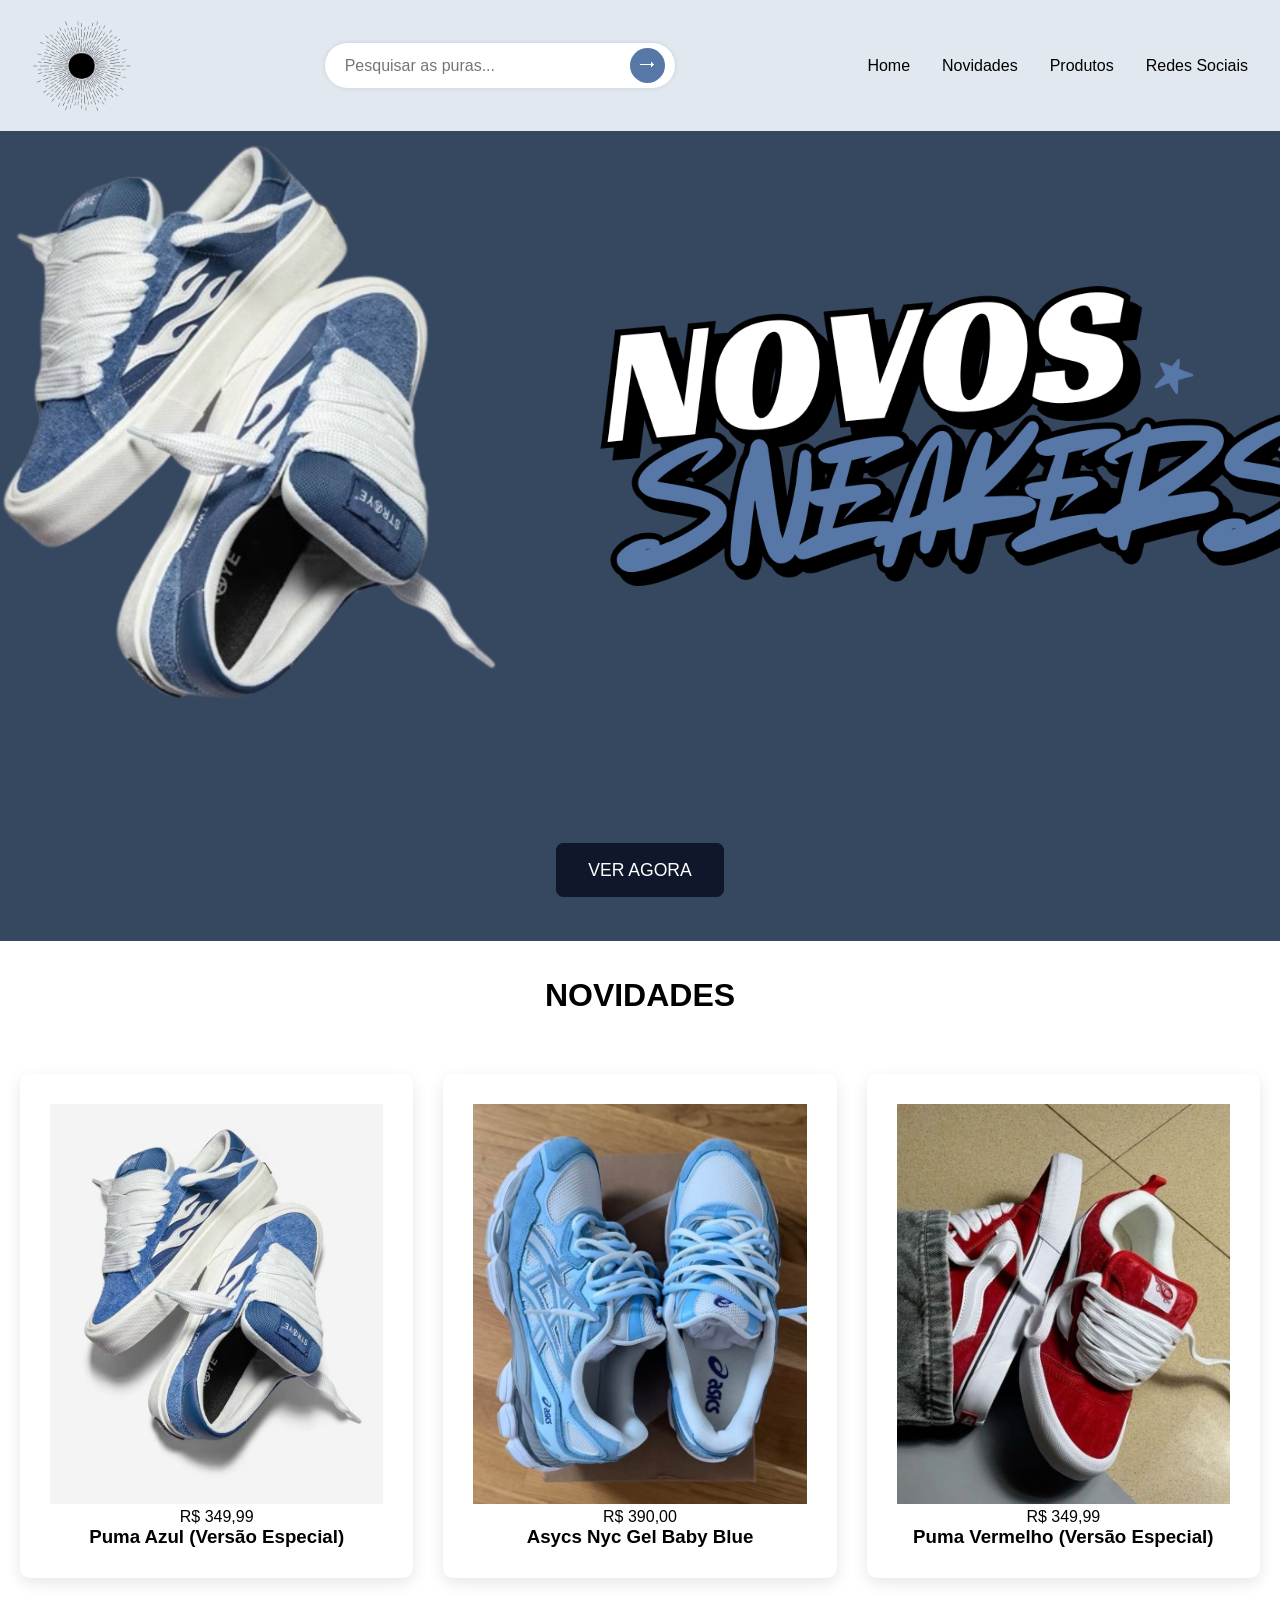
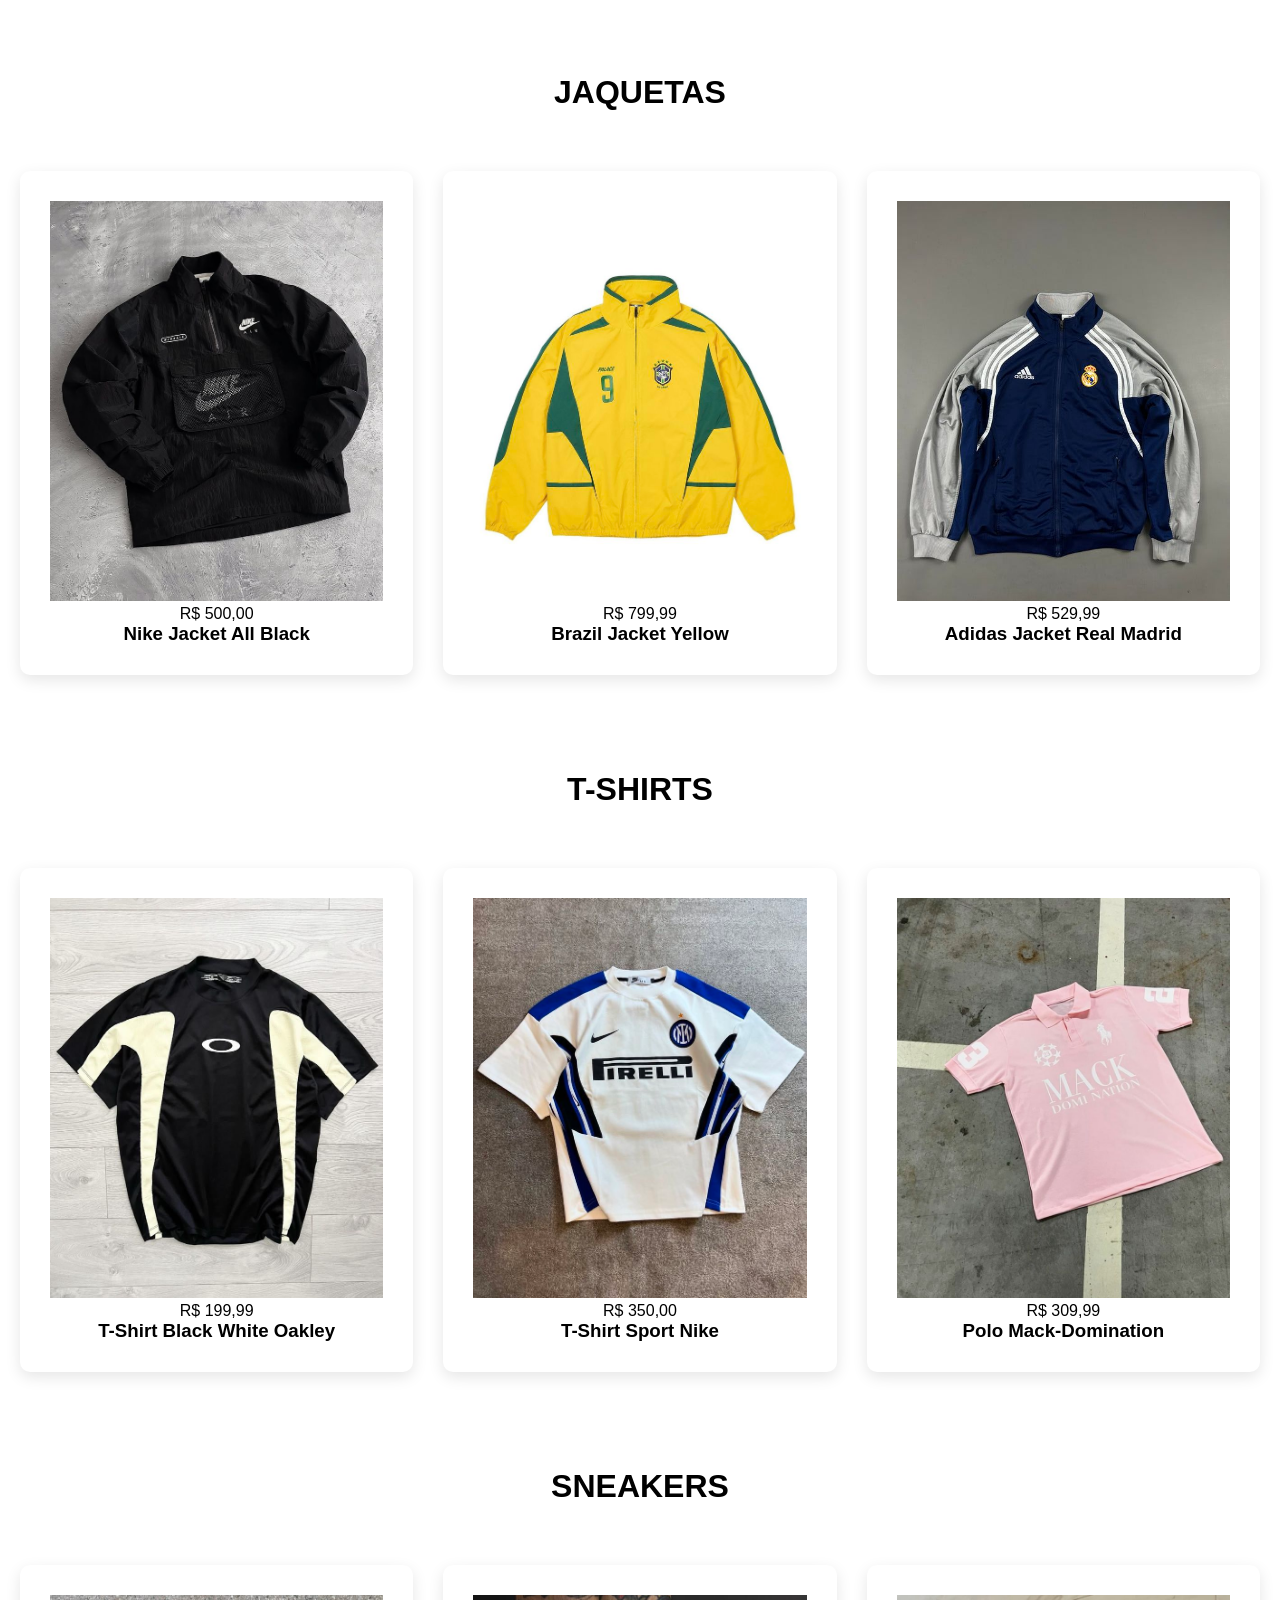
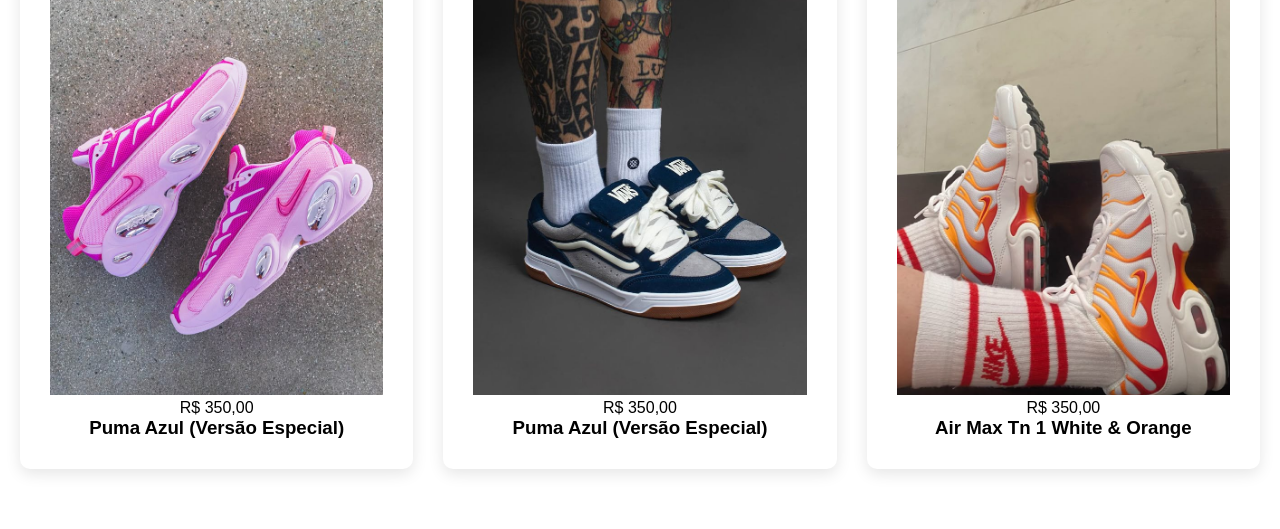
==== commit 6540b584: "Adiconando barra de pesquisa com js e responsividade da barra de navegação" ====
--- a/index.html
+++ b/index.html
@@ -10,23 +10,29 @@
 
 <body>
     <!--BARRA DE NAVEGAÇÃO-->
-    <nav class="navegacao">
-        <img class="logo" src="img/2.png" alt="Logo Sol RaiozStreet">
+<nav class="navegacao">
+    <img class="logo" src="img/2.png" alt="Logo Sol RaiozStreet">
 
-        <!-- Botão de menu (hambúrguer) -->
-        <div class="menu-toggle" id="menu-toggle">
-            <span></span>
-            <span></span>
-            <span></span>
-        </div>
+    <!-- Barra de pesquisa -->
+    <form class="search-bar" id="searchForm">
+        <input type="text" id="searchInput" placeholder="Pesquisar as puras...">
+        <button type="submit">⭢</button>
+    </form>
 
-        <ul class="menu" id="menu">
-            <li><a class="menu-link" href="#home">Home</a></li>
-            <li><a class="menu-link" href="#novidades">Novidades</a></li>
-            <li><a class="menu-link" href="#produtos">Produtos</a></li>
-            <li><a class="menu-link" href="#redessociais">Redes Sociais</a></li>
-        </ul>
-    </nav>
+    <!-- Botão de menu (hambúrguer) -->
+    <div class="menu-toggle" id="menu-toggle">
+        <span></span>
+        <span></span>
+        <span></span>
+    </div>
+
+    <ul class="menu" id="menu">
+        <li><a class="menu-link" href="#home">Home</a></li>
+        <li><a class="menu-link" href="#novidades">Novidades</a></li>
+        <li><a class="menu-link" href="#produtos">Produtos</a></li>
+        <li><a class="menu-link" href="#redessociais">Redes Sociais</a></li>
+    </ul>
+</nav>
 
     <!--CONTAINER NOVIDADE-->
     <section id="home" class="hero-section">
--- a/style.css
+++ b/style.css
@@ -34,6 +34,69 @@
     z-index: 100;
     padding: 1rem 2rem;
 }
+
+/* === BARRA DE PESQUISA === */
+.search-bar {
+    display: flex;
+    align-items: center;
+    justify-content: center;
+    background: white;
+    border-radius: 30px;
+    padding: 5px 10px;
+    box-shadow: 0 0 5px rgba(0,0,0,0.1);
+    width: 350px;
+    transition: all 0.3s ease;
+}
+
+.search-bar input {
+    border: none;
+    outline: none;
+    padding: 8px 10px;
+    font-size: 1rem;
+    flex: 1;
+    border-radius: 30px;
+}
+
+.search-bar button {
+    background: var(--primaria);
+    border: none;
+    color: white;
+    border-radius: 50%;
+    width: 35px;
+    height: 35px;
+    cursor: pointer;
+    font-size: 1rem;
+    transition: background 0.3s ease;
+}
+
+.search-bar button:hover {
+    background: var(--secundaria);
+}
+
+/* Centralização */
+.navegacao {
+    display: flex;
+    align-items: center;
+    justify-content: space-between;
+    gap: 1rem;
+    flex-wrap: wrap;
+}
+
+/* === RESPONSIVO === */
+@media (max-width: 1024px) {
+    .search-bar {
+        width: 250px;
+    }
+}
+
+@media (max-width: 768px) {
+    .search-bar {
+        order: 3;
+        width: 90%;
+        margin-top: 10px;
+    }
+}
+
 
 .logo {
     width: 100px;
